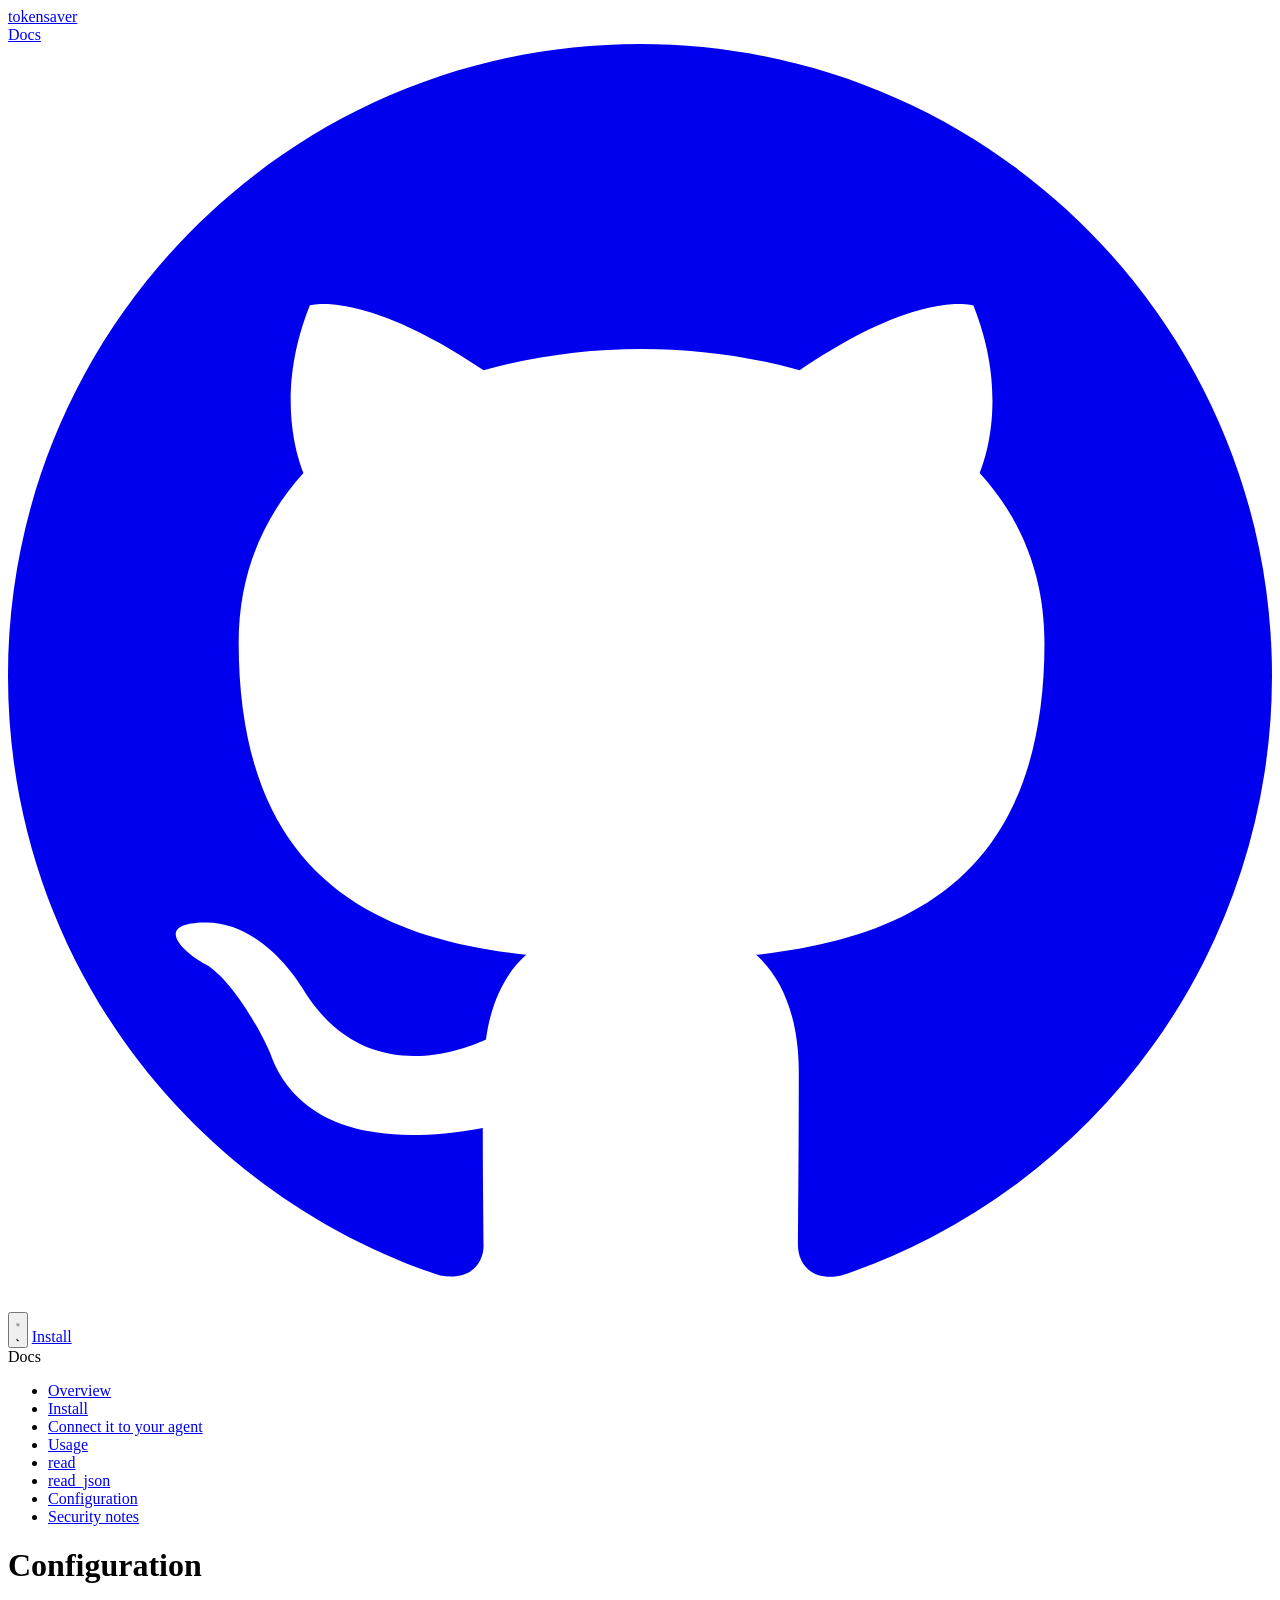
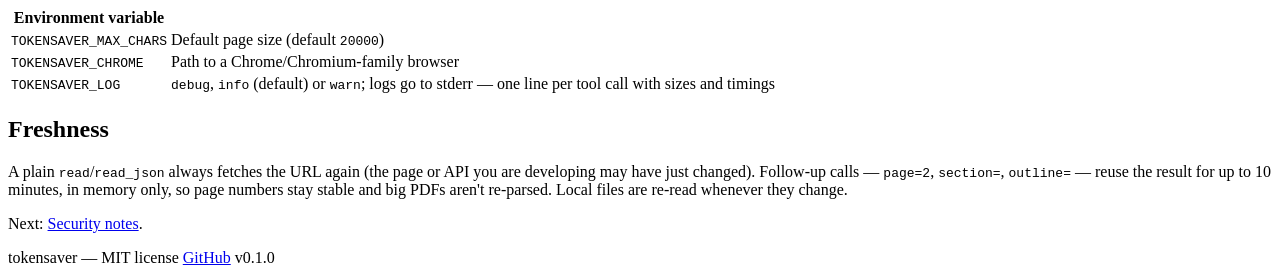
==== site/docs/configuration.html @ 42290688 "fix: correct the org name typo, use-tokesaver -> use-tokensaver The GitHub org was missing an "n". U" ====
<!doctype html>
<html lang="en">
<head>
<meta charset="utf-8">
<meta name="viewport" content="width=device-width, initial-scale=1">
<title>Configuration — tokensaver Docs</title>
<meta name="description" content="tokensaver environment variables and freshness/caching behavior.">
<meta property="og:title" content="Configuration — tokensaver Docs">
<meta property="og:description" content="Environment variables and freshness/caching behavior.">
<meta property="og:image" content="../assets/og-image.svg">
<link rel="icon" href="../favicon.svg" type="image/svg+xml">
<link rel="preconnect" href="https://fonts.googleapis.com">
<link rel="preconnect" href="https://fonts.gstatic.com" crossorigin>
<link href="https://fonts.googleapis.com/css2?family=JetBrains+Mono:wght@400;500;600;700&display=swap" rel="stylesheet">
<link rel="stylesheet" href="../css/style.css">
</head>
<body>

<header class="topbar">
  <a class="wordmark" href="../index.html"><img class="mark" src="../assets/logo.svg" alt="">tokensaver</a>
  <nav>
    <a href="index.html">Docs</a>
    <a class="icon-btn" href="https://github.com/use-tokensaver/tokensaver" aria-label="View on GitHub" title="View on GitHub">
      <svg viewBox="0 0 16 16" fill="currentColor" aria-hidden="true"><path d="M8 0C3.58 0 0 3.58 0 8c0 3.54 2.29 6.53 5.47 7.59.4.07.55-.17.55-.38 0-.19-.01-.82-.01-1.49-2.01.37-2.53-.49-2.69-.94-.09-.23-.48-.94-.82-1.13-.28-.15-.68-.52-.01-.53.63-.01 1.08.58 1.23.82.72 1.21 1.87.87 2.33.66.07-.52.28-.87.51-1.07-1.78-.2-3.64-.89-3.64-3.95 0-.87.31-1.59.82-2.15-.08-.2-.36-1.02.08-2.12 0 0 .67-.21 2.2.82.64-.18 1.32-.27 2-.27.68 0 1.36.09 2 .27 1.53-1.04 2.2-.82 2.2-.82.44 1.1.16 1.92.08 2.12.51.56.82 1.27.82 2.15 0 3.07-1.87 3.75-3.65 3.95.29.25.54.73.54 1.48 0 1.07-.01 1.93-.01 2.2 0 .21.15.46.55.38A8.01 8.01 0 0 0 16 8c0-4.42-3.58-8-8-8Z"/></svg>
    </a>
    <button class="theme-toggle" data-theme-toggle aria-label="Toggle dark/light theme" title="Toggle theme">
      <svg class="icon-sun" viewBox="0 0 24 24" fill="none" stroke="currentColor" stroke-width="1.8" stroke-linecap="round" aria-hidden="true"><circle cx="12" cy="12" r="4"/><path d="M12 2v2M12 20v2M4.2 4.2l1.4 1.4M18.4 18.4l1.4 1.4M2 12h2M20 12h2M4.2 19.8l1.4-1.4M18.4 5.6l1.4-1.4"/></svg>
      <svg class="icon-moon" viewBox="0 0 24 24" fill="currentColor" aria-hidden="true"><path d="M20.5 14.5A8.5 8.5 0 0 1 9.5 3.5a8.5 8.5 0 1 0 11 11Z"/></svg>
    </button>
    <a class="btn btn-primary" href="../index.html#install">Install</a>
  </nav>
</header>

<div class="docs-layout">
  <aside class="docs-sidebar">
    <div class="section-label">Docs</div>
    <ul>
      <li><a href="index.html">Overview</a></li>
      <li><a href="install.html">Install</a></li>
      <li><a href="connect.html">Connect it to your agent</a></li>
      <li><a href="usage.html">Usage</a></li>
      <li><a href="read.html">read</a></li>
      <li><a href="read-json.html">read_json</a></li>
      <li><a href="configuration.html" class="active">Configuration</a></li>
      <li><a href="security.html">Security notes</a></li>
    </ul>
  </aside>

  <main class="docs-content">
    <h1>Configuration</h1>

    <table>
      <tr><th>Environment variable</th><th></th></tr>
      <tr><td><code>TOKENSAVER_MAX_CHARS</code></td><td>Default page size (default <code>20000</code>)</td></tr>
      <tr><td><code>TOKENSAVER_CHROME</code></td><td>Path to a Chrome/Chromium-family browser</td></tr>
      <tr><td><code>TOKENSAVER_LOG</code></td><td><code>debug</code>, <code>info</code> (default) or <code>warn</code>; logs go to stderr — one line per tool call with sizes and timings</td></tr>
    </table>

    <h2>Freshness</h2>
    <p>A plain <code>read</code>/<code>read_json</code> always fetches the URL again (the page or API you are developing may have just changed). Follow-up calls — <code>page=2</code>, <code>section=</code>, <code>outline=</code> — reuse the result for up to 10 minutes, in memory only, so page numbers stay stable and big PDFs aren't re-parsed. Local files are re-read whenever they change.</p>

    <p>Next: <a href="security.html">Security notes</a>.</p>
  </main>
</div>

<footer>
  <span>tokensaver — MIT license</span>
  <span><a href="https://github.com/use-tokensaver/tokensaver">GitHub</a></span>
  <span>v0.1.0</span>
</footer>

<script src="../js/theme.js"></script>
</body>
</html>
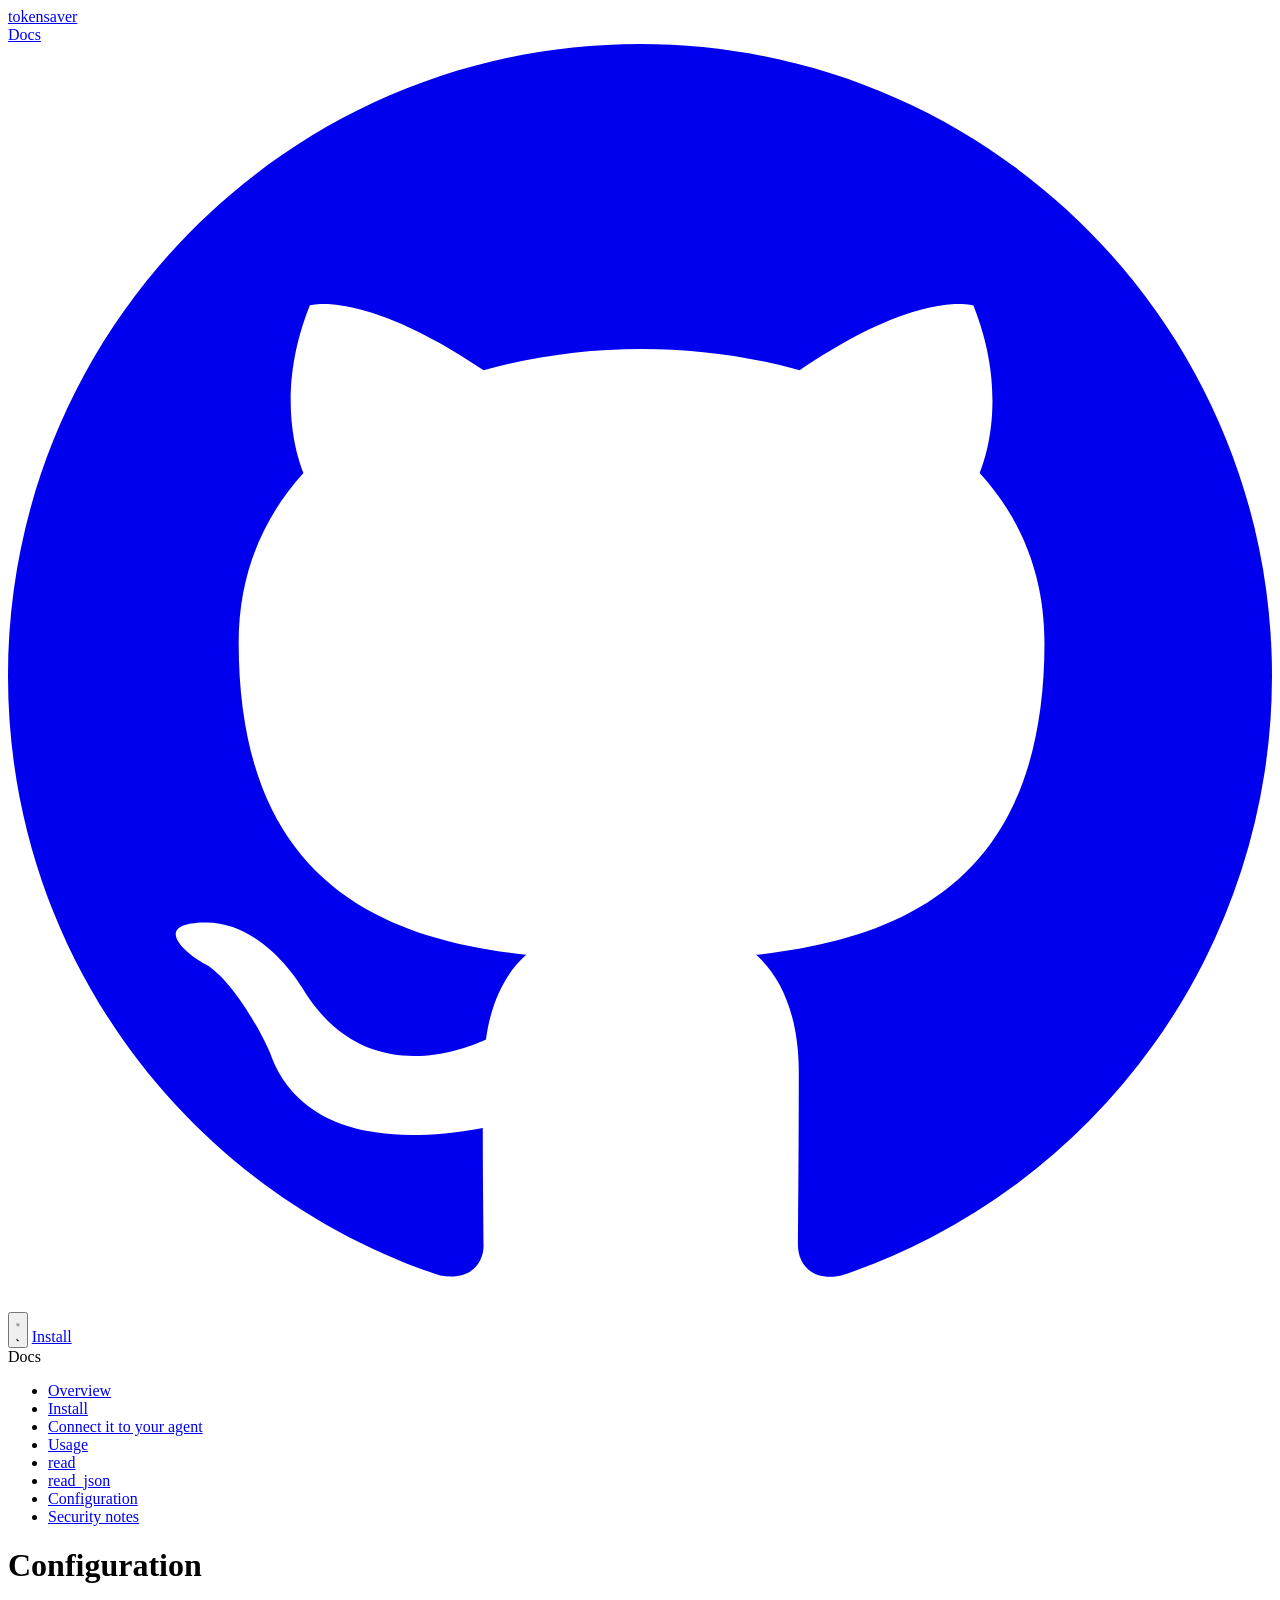
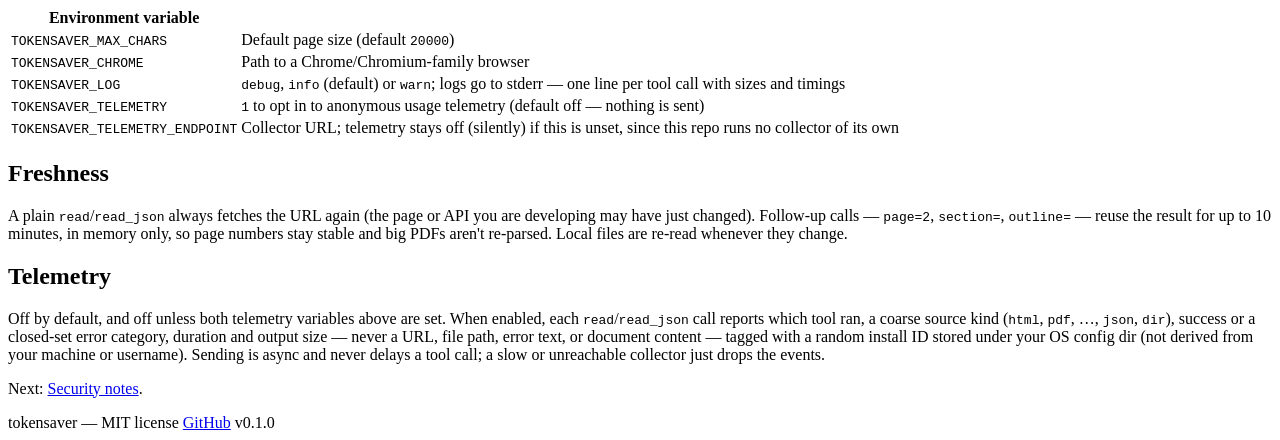
==== commit 02515516: "docs: cut the README from 376 lines to ~65 Keeps what a new user needs — what it is, install, connec" ====
--- a/site/docs/configuration.html
+++ b/site/docs/configuration.html
@@ -54,10 +54,15 @@
       <tr><td><code>TOKENSAVER_MAX_CHARS</code></td><td>Default page size (default <code>20000</code>)</td></tr>
       <tr><td><code>TOKENSAVER_CHROME</code></td><td>Path to a Chrome/Chromium-family browser</td></tr>
       <tr><td><code>TOKENSAVER_LOG</code></td><td><code>debug</code>, <code>info</code> (default) or <code>warn</code>; logs go to stderr — one line per tool call with sizes and timings</td></tr>
+      <tr><td><code>TOKENSAVER_TELEMETRY</code></td><td><code>1</code> to opt in to anonymous usage telemetry (default off — nothing is sent)</td></tr>
+      <tr><td><code>TOKENSAVER_TELEMETRY_ENDPOINT</code></td><td>Collector URL; telemetry stays off (silently) if this is unset, since this repo runs no collector of its own</td></tr>
     </table>
 
     <h2>Freshness</h2>
     <p>A plain <code>read</code>/<code>read_json</code> always fetches the URL again (the page or API you are developing may have just changed). Follow-up calls — <code>page=2</code>, <code>section=</code>, <code>outline=</code> — reuse the result for up to 10 minutes, in memory only, so page numbers stay stable and big PDFs aren't re-parsed. Local files are re-read whenever they change.</p>
+
+    <h2>Telemetry</h2>
+    <p>Off by default, and off unless both telemetry variables above are set. When enabled, each <code>read</code>/<code>read_json</code> call reports which tool ran, a coarse source kind (<code>html</code>, <code>pdf</code>, …, <code>json</code>, <code>dir</code>), success or a closed-set error category, duration and output size — never a URL, file path, error text, or document content — tagged with a random install ID stored under your OS config dir (not derived from your machine or username). Sending is async and never delays a tool call; a slow or unreachable collector just drops the events.</p>
 
     <p>Next: <a href="security.html">Security notes</a>.</p>
   </main>
